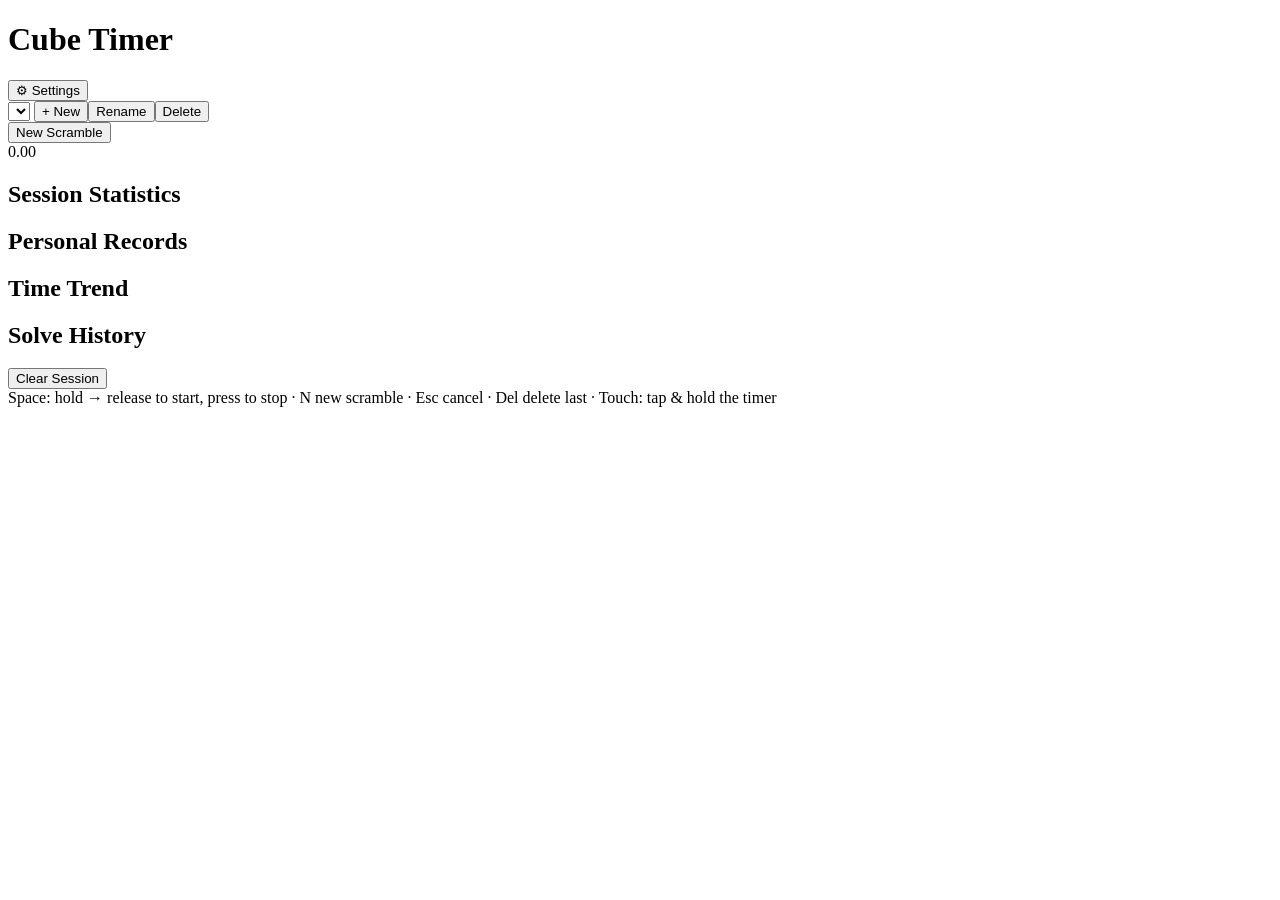
==== index.html @ 499db793 "Add files via upload" ====
<!DOCTYPE html>
<html lang="en">
<head>
<meta charset="utf-8">
<meta name="viewport" content="width=device-width, initial-scale=1, viewport-fit=cover">
<title>Cube Timer</title>
<meta name="theme-color" content="#2563eb">
<meta name="description" content="A simple, fast speedcubing timer for 2x2, 3x3 and 4x4.">
<link rel="manifest" href="manifest.webmanifest">
<link rel="icon" href="icon.svg" type="image/svg+xml">
<link rel="stylesheet" href="css/style.css">
</head>
<body>
<div class="wrap">
  <header class="top">
    <h1>Cube Timer</h1>
    <button id="gear" aria-label="Settings">⚙ Settings</button>
    <div class="tabs" id="tabs"></div>
  </header>
  <div class="sess">
    <select id="ss" aria-label="Session"></select>
    <button id="sn">+ New</button><button id="sr">Rename</button><button id="sd">Delete</button>
  </div>
  <div id="scr" class="scr"></div>
  <div class="c"><button id="nsb">New Scramble</button></div>
  <div id="tz" class="tz" role="button" aria-label="Timer: hold, release to start, press to stop">
    <div id="tm" class="tm">0.00</div><div id="sub" class="sub"></div>
  </div>
  <div id="pbar" hidden><button data-p="">OK</button><button data-p="+2">+2</button><button data-p="DNF">DNF</button></div>
  <div class="quick" id="quick"></div>
  <div class="grid">
    <section class="p"><h2>Session Statistics</h2><div id="st" class="sg"></div></section>
    <section class="p"><h2 id="pbh">Personal Records</h2><div id="pb"></div></section>
    <section class="p"><h2>Time Trend</h2><div id="gr"></div></section>
    <section class="p"><div class="hh"><h2>Solve History</h2><button id="clr">Clear Session</button></div><div class="hs"><table id="hist"></table></div></section>
  </div>
  <div class="foot">Space: hold → release to start, press to stop · N new scramble · Esc cancel · Del delete last · Touch: tap & hold the timer</div>
</div>
<div id="toast"></div>

<dialog id="dlg"><form method="dialog"><p id="dmsg"></p><input id="dinp" maxlength="40" style="width:100%"><div class="btns"><button value="ok" class="pri">OK</button><button value="cancel">Cancel</button></div></form></dialog>

<dialog id="sdlg"><form method="dialog">
  <h3 style="margin-top:0">Settings</h3>
  <label>Inspection <input type="checkbox" id="s1"></label>
  <label>Inspection seconds <input type="number" id="s2" min="5" max="60"></label>
  <label>Timer display <select id="s3"><option value="cs">0.01 s</option><option value="ds">0.1 s</option><option value="hide">Hidden while running</option></select></label>
  <label>Theme <select id="s4"><option value="system">System</option><option value="light">Light</option><option value="dark">Dark</option></select></label>
  <label>Sound <input type="checkbox" id="s5"></label>
  <label>Confirm before clearing <input type="checkbox" id="s6"></label>
  <h3>Keyboard Shortcuts</h3>
  <ul><li><b>Space</b> hold, release to start; press to stop (with inspection: tap to begin inspection, then hold/release)</li><li><b>N</b> new scramble</li><li><b>Esc</b> cancel / reset timer</li><li><b>Delete</b> delete latest solve</li></ul>
  <div class="btns"><button value="close" class="pri">Close</button></div>
</form></dialog>

<script src="js/scrambler.js"></script>
<script src="js/stats.js"></script>
<script src="js/storage.js"></script>
<script src="js/timer.js"></script>
<script src="js/ui.js"></script>
<script src="js/events.js"></script>
<script src="js/pwa.js"></script>
</body>
</html>
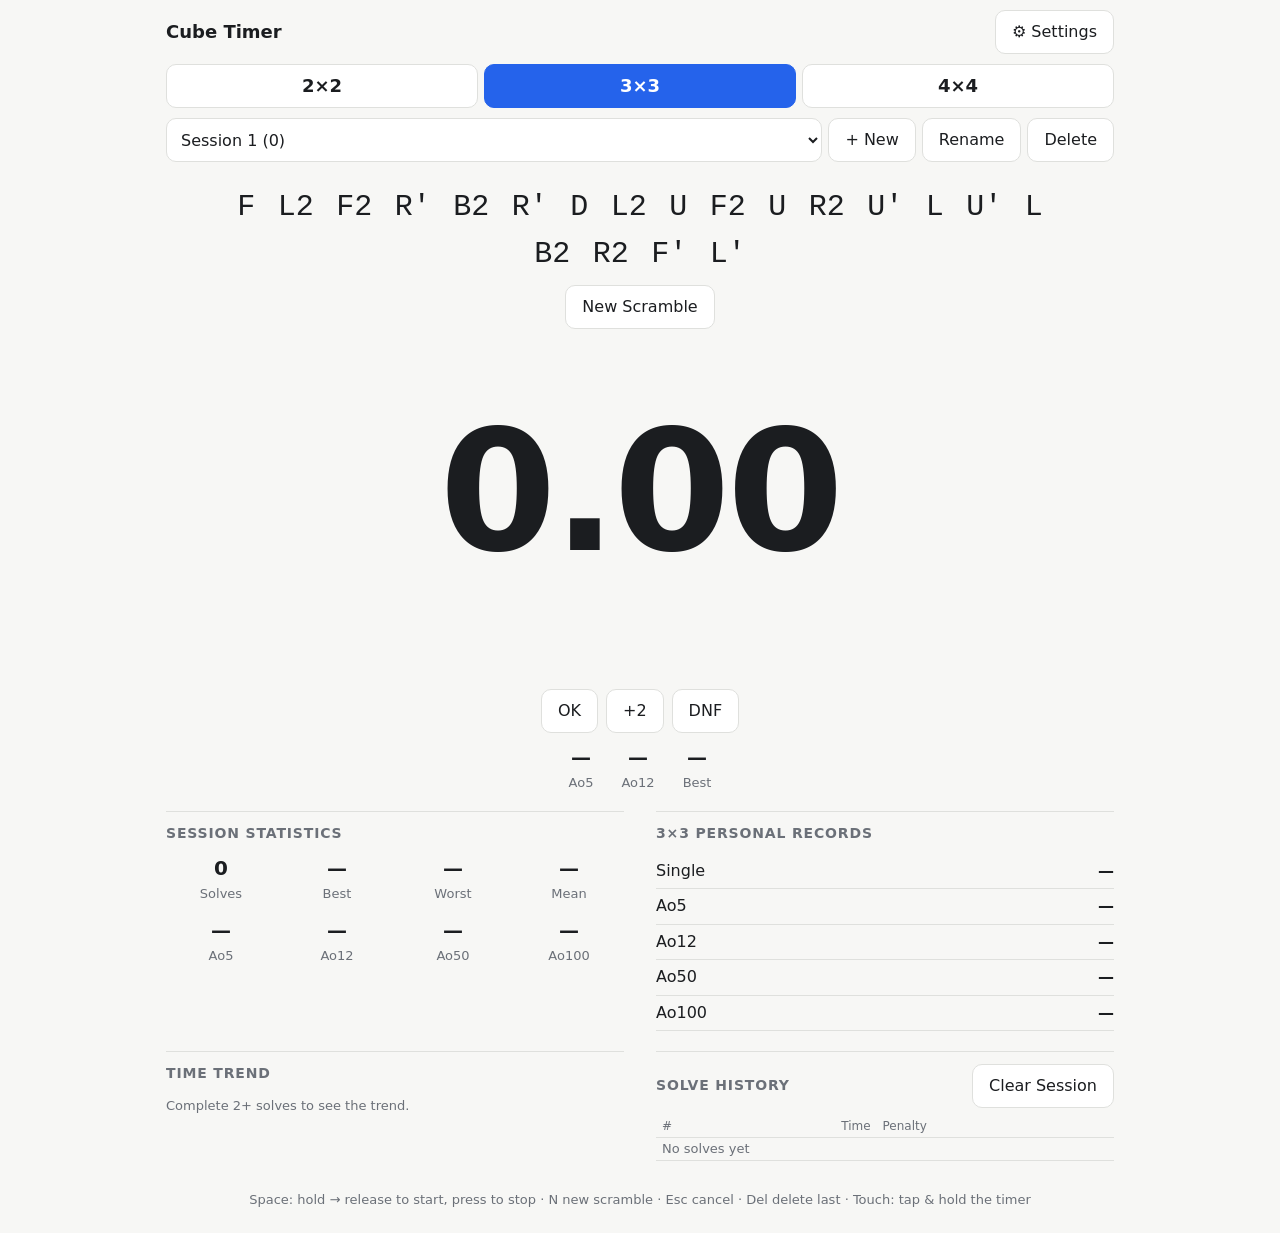
==== commit e0ac6ae7: "Add files via upload" ====
--- a/index.html
+++ b/index.html
@@ -8,7 +8,7 @@
 <meta name="description" content="A simple, fast speedcubing timer for 2x2, 3x3 and 4x4.">
 <link rel="manifest" href="manifest.webmanifest">
 <link rel="icon" href="icon.svg" type="image/svg+xml">
-<link rel="stylesheet" href="css/style.css">
+<link rel="stylesheet" href="style.css">
 </head>
 <body>
 <div class="wrap">
@@ -53,12 +53,12 @@
   <div class="btns"><button value="close" class="pri">Close</button></div>
 </form></dialog>
 
-<script src="js/scrambler.js"></script>
-<script src="js/stats.js"></script>
-<script src="js/storage.js"></script>
-<script src="js/timer.js"></script>
-<script src="js/ui.js"></script>
-<script src="js/events.js"></script>
-<script src="js/pwa.js"></script>
+<script src="scrambler.js"></script>
+<script src="stats.js"></script>
+<script src="storage.js"></script>
+<script src="timer.js"></script>
+<script src="ui.js"></script>
+<script src="events.js"></script>
+<script src="pwa.js"></script>
 </body>
 </html>
--- a/style.css
+++ b/style.css
@@ -0,0 +1,56 @@
+:root{--bg:#f7f7f5;--fg:#1b1d20;--mut:#6b7078;--line:#dfe0dd;--panel:#fff;--acc:#2563eb;--good:#16a34a;--bad:#dc2626;--warn:#d97706;box-sizing:border-box;padding-top:env(safe-area-inset-top,0px);padding-bottom:env(safe-area-inset-bottom,0px)}
+@media(prefers-color-scheme:dark){:root:not([data-theme="light"]){--bg:#121416;--fg:#e8eaed;--mut:#8b9199;--line:#2a2e33;--panel:#1a1d21;--acc:#6ea0ff;--good:#4ade80;--bad:#f87171;--warn:#fbbf24}}
+:root[data-theme="dark"]{--bg:#121416;--fg:#e8eaed;--mut:#8b9199;--line:#2a2e33;--panel:#1a1d21;--acc:#6ea0ff;--good:#4ade80;--bad:#f87171;--warn:#fbbf24}
+html{scroll-padding-top:env(safe-area-inset-top,0px);background:var(--bg)}
+*{box-sizing:border-box}
+body{margin:0;background:var(--bg);color:var(--fg);font:16px/1.4 system-ui,-apple-system,"Segoe UI",Roboto,sans-serif;overflow-x:hidden}
+.wrap{max-width:980px;margin:0 auto;padding:10px 16px 24px}
+button,select,input{font:inherit;color:inherit}
+button{min-height:44px;padding:0 16px;border:1px solid var(--line);background:var(--panel);border-radius:10px;cursor:pointer}
+button:hover{border-color:var(--mut)}
+select,input[type=number],input:not([type]){min-height:44px;padding:0 10px;border:1px solid var(--line);background:var(--panel);border-radius:10px}
+.top{display:flex;align-items:center;gap:10px;flex-wrap:wrap}
+.top h1{font-size:18px;margin:0;flex:1 0 auto}
+.tabs{display:flex;gap:6px;order:3;width:100%}
+.tabs button{flex:1;font-weight:600;font-size:18px}
+.tabs button.on{background:var(--acc);border-color:var(--acc);color:#fff}
+.sess{display:flex;gap:6px;margin-top:10px;flex-wrap:wrap}
+.sess select{flex:1;min-width:140px}
+.scr{font:clamp(20px,3.4vw,30px)/1.55 ui-monospace,Menlo,Consolas,monospace;text-align:center;margin:22px auto 8px;max-width:860px;word-spacing:.15em}
+.scr.long{font-size:clamp(17px,2.5vw,23px)}
+.c{text-align:center}
+.tz{height:clamp(200px,40vh,380px);display:flex;flex-direction:column;align-items:center;justify-content:center;user-select:none;-webkit-user-select:none;-webkit-touch-callout:none;touch-action:none;cursor:pointer;border-radius:16px}
+.tm{font-size:clamp(64px,19vw,168px);font-weight:600;font-variant-numeric:tabular-nums;line-height:1;letter-spacing:-.02em}
+.tm.held{color:var(--bad)}.tm.ready{color:var(--good)}.tm.ins{color:var(--warn)}
+.sub{min-height:26px;color:var(--warn);font-weight:600;margin-top:8px}
+#pbar{display:flex;gap:8px;justify-content:center;margin-bottom:6px}
+#pbar button.on{background:var(--fg);color:var(--bg)}
+.quick{display:flex;justify-content:center;gap:28px;margin:10px 0 4px}
+.quick div,.sg div{text-align:center}
+.quick b,.sg b{display:block;font-size:20px;font-variant-numeric:tabular-nums}
+.quick span,.sg span,.mut{color:var(--mut);font-size:13px}
+.grid{display:grid;grid-template-columns:repeat(auto-fit,minmax(300px,1fr));gap:8px 32px;margin-top:18px}
+.p{border-top:1px solid var(--line);padding:12px 0}
+.p h2{font-size:14px;text-transform:uppercase;letter-spacing:.06em;color:var(--mut);margin:0 0 10px}
+.sg{display:grid;grid-template-columns:repeat(4,1fr);gap:12px 6px}
+.pbr{display:flex;justify-content:space-between;padding:6px 0;border-bottom:1px solid var(--line);font-variant-numeric:tabular-nums}
+.hh{display:flex;justify-content:space-between;align-items:center}.hh h2{margin:0}
+.hs{max-height:360px;overflow-y:auto;margin-top:8px}
+table{width:100%;border-collapse:collapse;font-variant-numeric:tabular-nums}
+th{text-align:left;color:var(--mut);font-size:12px;font-weight:500}.r{text-align:right}
+td,th{padding:2px 6px;border-bottom:1px solid var(--line)}
+td .x{min-height:40px;min-width:40px;padding:0;border:0;background:none;color:var(--mut);font-size:20px}
+.gr{width:100%;height:110px;display:block;border-bottom:1px solid var(--line)}
+.gl{display:flex;justify-content:space-between}
+.foot{margin-top:18px;color:var(--mut);font-size:13px;text-align:center}
+#toast{position:fixed;left:50%;bottom:calc(20px + env(safe-area-inset-bottom,0px));transform:translateX(-50%);background:var(--fg);color:var(--bg);padding:10px 18px;border-radius:999px;font-weight:600;opacity:0;pointer-events:none;transition:opacity .25s}
+#toast.show{opacity:1}
+dialog{border:1px solid var(--line);border-radius:14px;background:var(--panel);color:var(--fg);max-width:min(420px,92vw);width:100%;padding:18px}
+dialog::backdrop{background:rgba(0,0,0,.4)}
+.btns{display:flex;flex-direction:row-reverse;gap:8px;margin-top:14px}
+.pri{background:var(--acc);border-color:var(--acc);color:#fff}
+dialog label{display:flex;justify-content:space-between;align-items:center;gap:12px;min-height:44px}
+dialog input[type=checkbox]{width:22px;height:22px}
+dialog input[type=number]{width:90px}
+dialog h3{margin:14px 0 4px;font-size:14px}
+dialog ul{margin:0;padding-left:18px;color:var(--mut);font-size:14px}
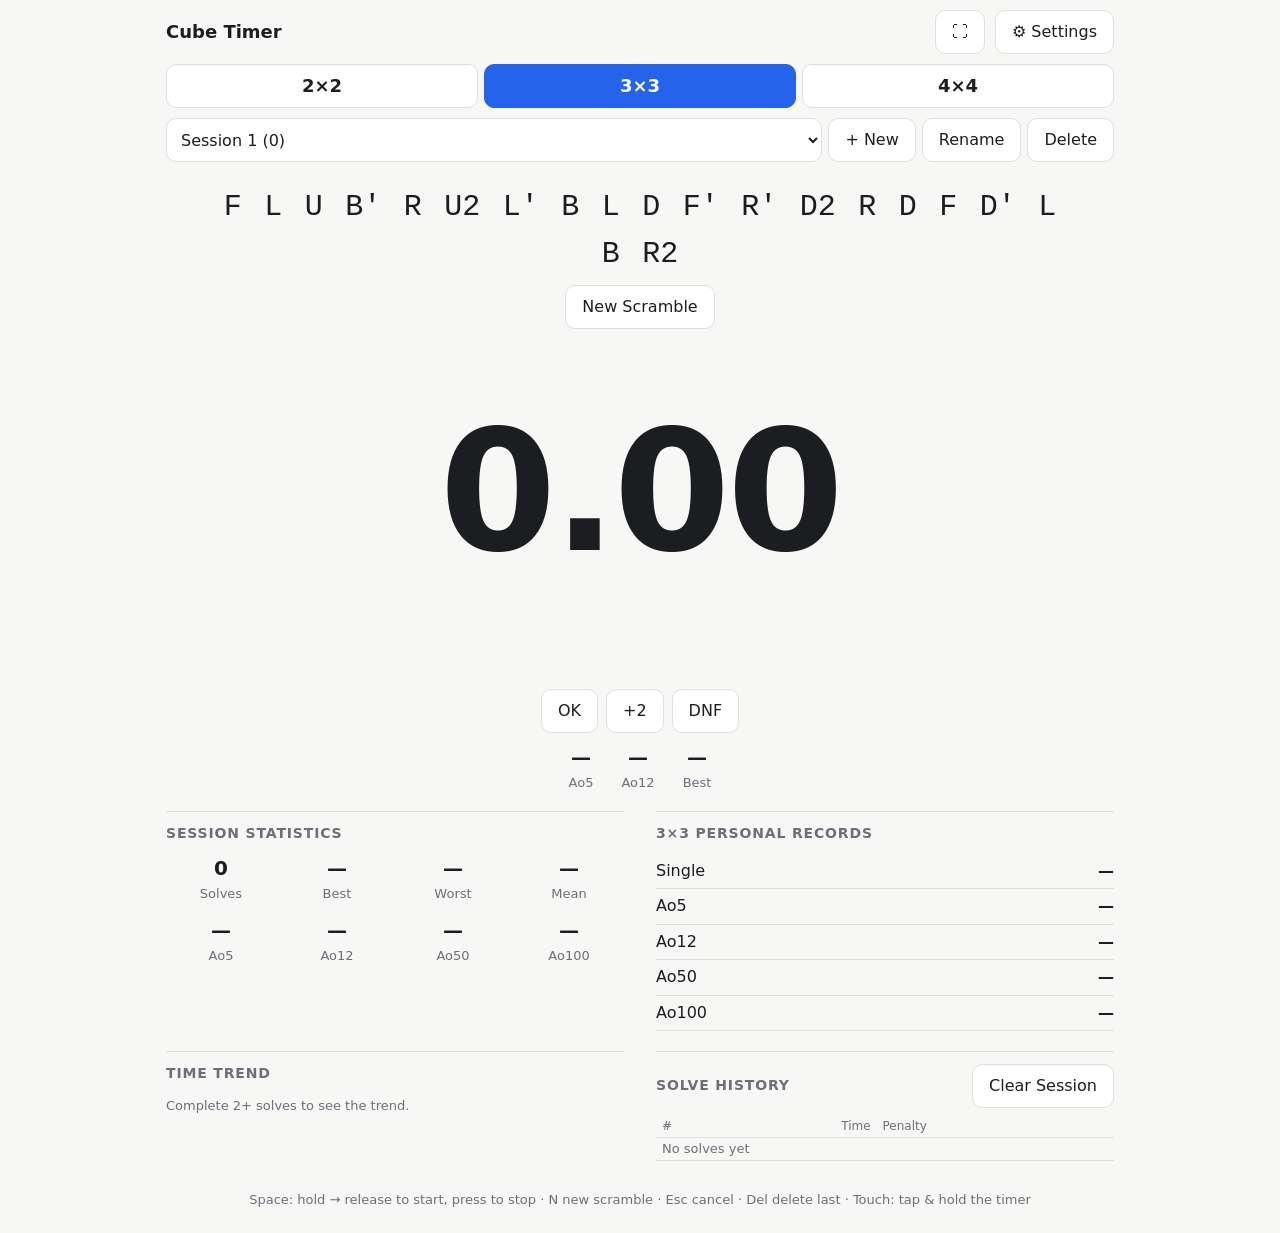
==== commit d315691d: "Add files via upload" ====
--- a/index.html
+++ b/index.html
@@ -6,6 +6,11 @@
 <title>Cube Timer</title>
 <meta name="theme-color" content="#2563eb">
 <meta name="description" content="A simple, fast speedcubing timer for 2x2, 3x3 and 4x4.">
+<meta name="mobile-web-app-capable" content="yes">
+<meta name="apple-mobile-web-app-capable" content="yes">
+<meta name="apple-mobile-web-app-status-bar-style" content="black-translucent">
+<meta name="apple-mobile-web-app-title" content="Cube Timer">
+<link rel="apple-touch-icon" href="icon-180.png">
 <link rel="manifest" href="manifest.webmanifest">
 <link rel="icon" href="icon.svg" type="image/svg+xml">
 <link rel="stylesheet" href="style.css">
@@ -14,7 +19,7 @@
 <div class="wrap">
   <header class="top">
     <h1>Cube Timer</h1>
-    <button id="gear" aria-label="Settings">⚙ Settings</button>
+    <button id="fs" aria-label="Fullscreen">⛶</button><button id="inst" hidden>Install</button><button id="gear" aria-label="Settings">⚙ Settings</button>
     <div class="tabs" id="tabs"></div>
   </header>
   <div class="sess">
@@ -46,6 +51,7 @@
   <label>Inspection seconds <input type="number" id="s2" min="5" max="60"></label>
   <label>Timer display <select id="s3"><option value="cs">0.01 s</option><option value="ds">0.1 s</option><option value="hide">Hidden while running</option></select></label>
   <label>Theme <select id="s4"><option value="system">System</option><option value="light">Light</option><option value="dark">Dark</option></select></label>
+  <label>Orientation <select id="s7"><option value="auto">Auto (rotate freely)</option><option value="portrait">Portrait</option><option value="landscape">Landscape</option></select></label>
   <label>Sound <input type="checkbox" id="s5"></label>
   <label>Confirm before clearing <input type="checkbox" id="s6"></label>
   <h3>Keyboard Shortcuts</h3>
@@ -59,6 +65,7 @@
 <script src="timer.js"></script>
 <script src="ui.js"></script>
 <script src="events.js"></script>
+<script src="app.js"></script>
 <script src="pwa.js"></script>
 </body>
 </html>
--- a/style.css
+++ b/style.css
@@ -21,7 +21,7 @@
 .c{text-align:center}
 .tz{height:clamp(200px,40vh,380px);display:flex;flex-direction:column;align-items:center;justify-content:center;user-select:none;-webkit-user-select:none;-webkit-touch-callout:none;touch-action:none;cursor:pointer;border-radius:16px}
 .tm{font-size:clamp(64px,19vw,168px);font-weight:600;font-variant-numeric:tabular-nums;line-height:1;letter-spacing:-.02em}
-.tm.held{color:var(--bad)}.tm.ready{color:var(--good)}.tm.ins{color:var(--warn)}
+.tm.held{color:var(--bad)}.tm.ready{color:var(--good)}.tm.ins{color:var(--acc)}.tm.warn{color:var(--warn)}.tm.bad{color:var(--bad)}
 .sub{min-height:26px;color:var(--warn);font-weight:600;margin-top:8px}
 #pbar{display:flex;gap:8px;justify-content:center;margin-bottom:6px}
 #pbar button.on{background:var(--fg);color:var(--bg)}
@@ -54,3 +54,24 @@
 dialog input[type=number]{width:90px}
 dialog h3{margin:14px 0 4px;font-size:14px}
 dialog ul{margin:0;padding-left:18px;color:var(--mut);font-size:14px}
+
+/* ---- app-like behaviour ---- */
+html,body{overscroll-behavior:none;-webkit-tap-highlight-color:transparent;-webkit-user-select:none;user-select:none}
+input{-webkit-user-select:text;user-select:text}
+button,select{touch-action:manipulation}
+.wrap{min-height:100dvh}
+#fs,#inst{min-width:44px}
+.top,.sess,.quick,.grid,.foot,#nsb,#pbar{transition:opacity .15s}
+body.focus .top,body.focus .sess,body.focus .quick,body.focus .grid,body.focus .foot,body.focus #nsb,body.focus #pbar{opacity:0;pointer-events:none}
+#toast{max-width:90vw;width:max-content;text-align:center;border-radius:18px}
+/* ---- landscape phones ---- */
+@media (orientation:landscape) and (max-height:520px){
+  .wrap{padding:6px 14px 10px}
+  .top{flex-wrap:nowrap}.top h1{display:none}
+  .tabs{order:0;width:auto;flex:1}.tabs button{min-height:40px;font-size:16px}
+  .top>.tabs{margin-right:auto}
+  .sess{margin-top:6px}
+  .scr{font-size:clamp(16px,2.6vw,22px);margin:8px auto 4px}.scr.long{font-size:clamp(14px,2.2vw,18px)}
+  .tz{height:max(150px,calc(100dvh - 230px))}
+  .tm{font-size:min(30vw,36vh)}
+}
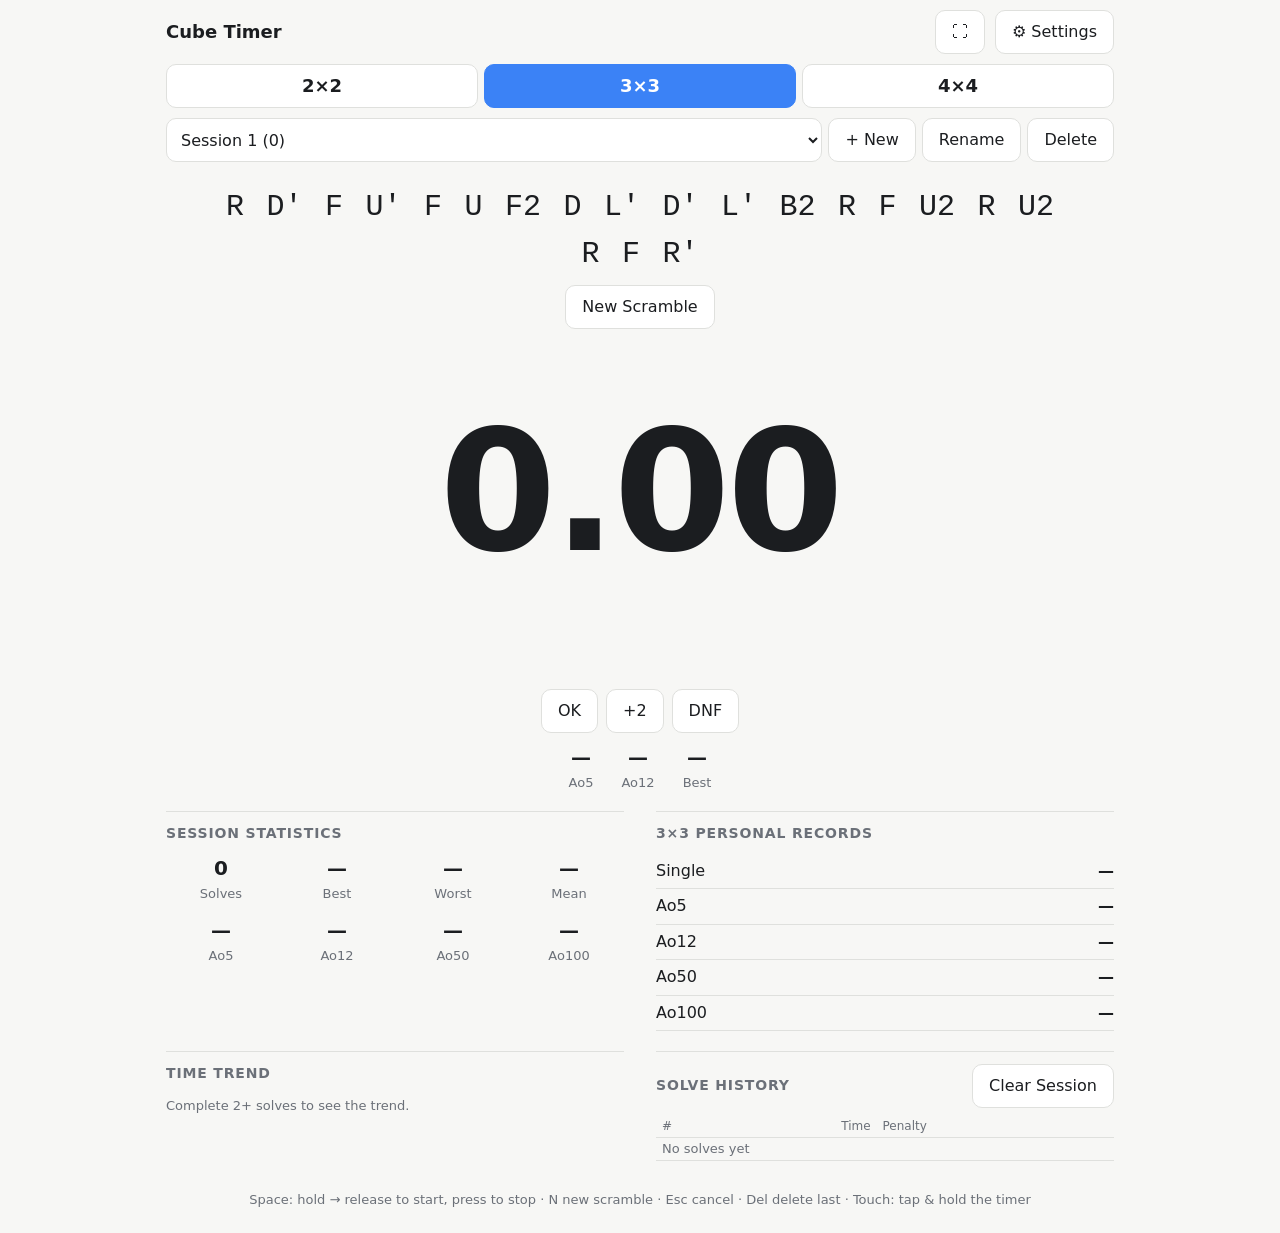
==== commit c0387fb5: "Add files via upload" ====
--- a/index.html
+++ b/index.html
@@ -50,7 +50,10 @@
   <label>Inspection <input type="checkbox" id="s1"></label>
   <label>Inspection seconds <input type="number" id="s2" min="5" max="60"></label>
   <label>Timer display <select id="s3"><option value="cs">0.01 s</option><option value="ds">0.1 s</option><option value="hide">Hidden while running</option></select></label>
-  <label>Theme <select id="s4"><option value="system">System</option><option value="light">Light</option><option value="dark">Dark</option></select></label>
+  <label>Theme <select id="s4"><option value="system">System</option><option value="light">Light</option><option value="dark">Dark</option><option value="black">Black (OLED)</option></select></label>
+  <label>Accent color <select id="s8"><option value="blue">Blue</option><option value="green">Green</option><option value="purple">Purple</option><option value="orange">Orange</option><option value="pink">Pink</option><option value="teal">Teal</option></select></label>
+  <label>Timer color <select id="s9"><option value="default">Default</option><option value="accent">Match accent</option><option value="blue">Blue</option><option value="green">Green</option><option value="purple">Purple</option><option value="orange">Orange</option><option value="pink">Pink</option><option value="teal">Teal</option></select></label>
+  <label>Touch lock after solve <select id="s10"><option value="0">Off</option><option value="1">1 s</option><option value="1.5">1.5 s</option><option value="2">2 s</option><option value="3">3 s</option></select></label>
   <label>Orientation <select id="s7"><option value="auto">Auto (rotate freely)</option><option value="portrait">Portrait</option><option value="landscape">Landscape</option></select></label>
   <label>Sound <input type="checkbox" id="s5"></label>
   <label>Confirm before clearing <input type="checkbox" id="s6"></label>
--- a/style.css
+++ b/style.css
@@ -75,3 +75,9 @@
   .tz{height:max(150px,calc(100dvh - 230px))}
   .tm{font-size:min(30vw,36vh)}
 }
+
+/* ---- colours + touch lock ---- */
+:root[data-theme="black"]{--bg:#000;--fg:#e8eaed;--mut:#8b9199;--line:#25282c;--panel:#0b0c0e;--good:#4ade80;--bad:#f87171;--warn:#fbbf24}
+.tm{color:var(--tc,var(--fg))}
+.tz{transition:opacity .15s}.tz.locked{opacity:.4}
+dialog{max-height:90dvh;overflow-y:auto}
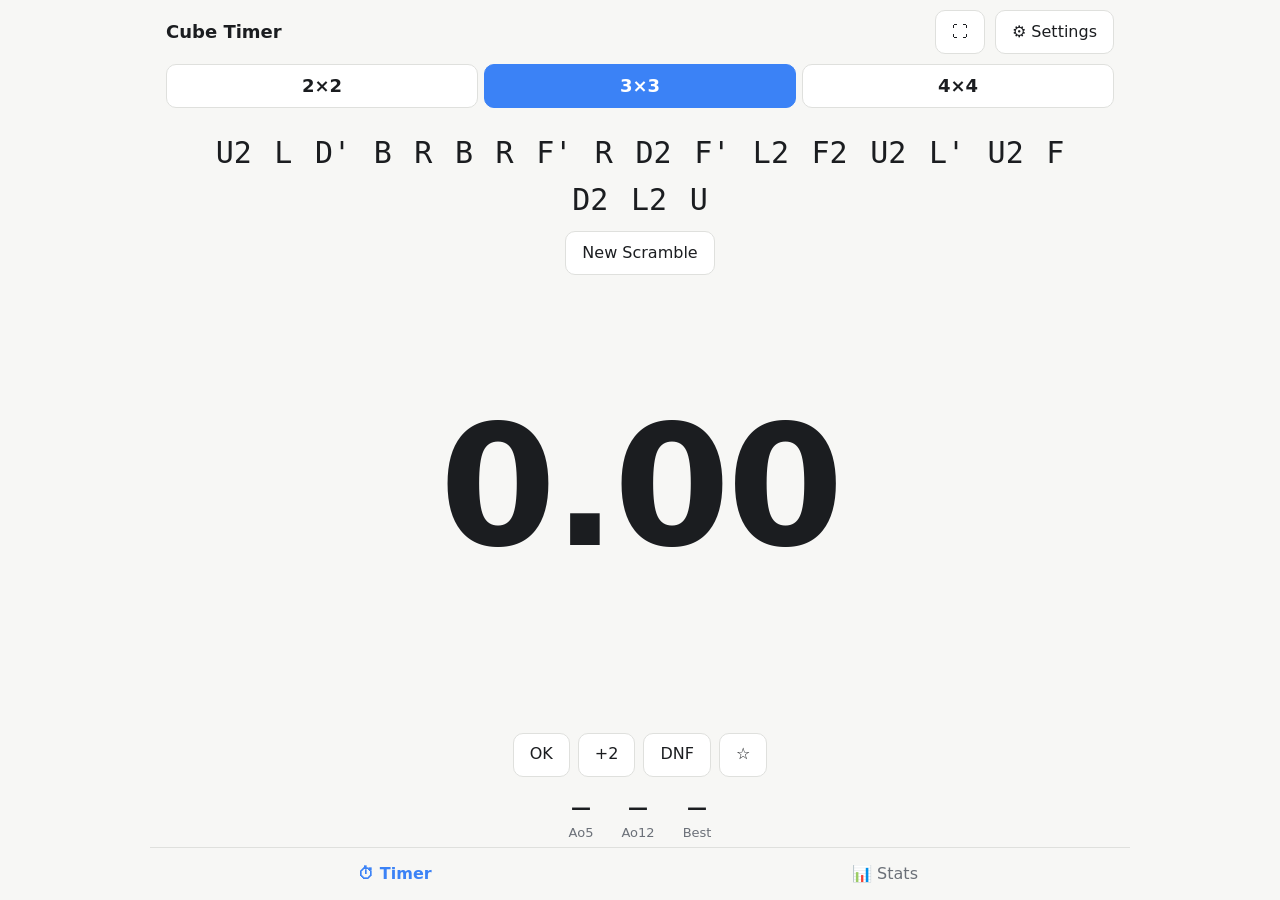
==== commit 73e2eb9f: "Add files via upload" ====
--- a/index.html
+++ b/index.html
@@ -15,32 +15,39 @@
 <link rel="icon" href="icon.svg" type="image/svg+xml">
 <link rel="stylesheet" href="style.css">
 </head>
-<body>
+<body data-view="timer">
 <div class="wrap">
   <header class="top">
     <h1>Cube Timer</h1>
     <button id="fs" aria-label="Fullscreen">⛶</button><button id="inst" hidden>Install</button><button id="gear" aria-label="Settings">⚙ Settings</button>
     <div class="tabs" id="tabs"></div>
   </header>
-  <div class="sess">
+  <section id="vTimer" class="view">
+    <div id="scr" class="scr"></div>
+    <div class="c"><button id="nsb">New Scramble</button></div>
+    <div id="tz" class="tz" role="button" aria-label="Timer: hold, release to start, press to stop">
+    <div id="tm" class="tm">0.00</div><div id="sub" class="sub"></div>
+  </div>
+  <div id="pbar" hidden><button data-p="">OK</button><button data-p="+2">+2</button><button data-p="DNF">DNF</button><button data-star="1" aria-label="Star this solve">☆</button></div>
+    <div class="quick" id="quick"></div>
+  </section>
+  <section id="vStats" class="view">
+    <div class="sess">
     <select id="ss" aria-label="Session"></select>
     <button id="sn">+ New</button><button id="sr">Rename</button><button id="sd">Delete</button>
   </div>
-  <div id="scr" class="scr"></div>
-  <div class="c"><button id="nsb">New Scramble</button></div>
-  <div id="tz" class="tz" role="button" aria-label="Timer: hold, release to start, press to stop">
-    <div id="tm" class="tm">0.00</div><div id="sub" class="sub"></div>
-  </div>
-  <div id="pbar" hidden><button data-p="">OK</button><button data-p="+2">+2</button><button data-p="DNF">DNF</button></div>
-  <div class="quick" id="quick"></div>
-  <div class="grid">
-    <section class="p"><h2>Session Statistics</h2><div id="st" class="sg"></div></section>
-    <section class="p"><h2 id="pbh">Personal Records</h2><div id="pb"></div></section>
-    <section class="p"><h2>Time Trend</h2><div id="gr"></div></section>
-    <section class="p"><div class="hh"><h2>Solve History</h2><button id="clr">Clear Session</button></div><div class="hs"><table id="hist"></table></div></section>
-  </div>
-  <div class="foot">Space: hold → release to start, press to stop · N new scramble · Esc cancel · Del delete last · Touch: tap & hold the timer</div>
+    <div class="grid">
+      <section class="p"><h2>Session Statistics</h2><div id="st" class="sg"></div></section>
+      <section class="p"><h2 id="pbh">Personal Records</h2><div id="pb"></div></section>
+      <section class="p"><h2>Highlights ★</h2><div id="hl"></div></section>
+      <section class="p"><h2>Time Trend</h2><div id="gr"></div></section>
+      <section class="p"><div class="hh"><h2>Solve History</h2><button id="clr">Clear Session</button></div><div class="hs"><table id="hist"></table></div></section>
+    </div>
+    <div class="foot">Space: hold → release to start, press to stop · N new scramble · Esc cancel · Del delete last · Touch: tap & hold the timer</div>
+  </section>
+  <nav class="nav" id="nav"><button data-v="timer" class="on">⏱ Timer</button><button data-v="stats">📊 Stats</button></nav>
 </div>
+<div id="fx" aria-hidden="true"><canvas id="fxc"></canvas><div class="fxb"><div class="trophy">🏆</div><div id="fxt"></div></div></div>
 <div id="toast"></div>
 
 <dialog id="dlg"><form method="dialog"><p id="dmsg"></p><input id="dinp" maxlength="40" style="width:100%"><div class="btns"><button value="ok" class="pri">OK</button><button value="cancel">Cancel</button></div></form></dialog>
@@ -54,6 +61,7 @@
   <label>Accent color <select id="s8"><option value="blue">Blue</option><option value="green">Green</option><option value="purple">Purple</option><option value="orange">Orange</option><option value="pink">Pink</option><option value="teal">Teal</option></select></label>
   <label>Timer color <select id="s9"><option value="default">Default</option><option value="accent">Match accent</option><option value="blue">Blue</option><option value="green">Green</option><option value="purple">Purple</option><option value="orange">Orange</option><option value="pink">Pink</option><option value="teal">Teal</option></select></label>
   <label>Touch lock after solve <select id="s10"><option value="0">Off</option><option value="1">1 s</option><option value="1.5">1.5 s</option><option value="2">2 s</option><option value="3">3 s</option></select></label>
+  <label>Celebrate new PBs <input type="checkbox" id="s11"></label>
   <label>Orientation <select id="s7"><option value="auto">Auto (rotate freely)</option><option value="portrait">Portrait</option><option value="landscape">Landscape</option></select></label>
   <label>Sound <input type="checkbox" id="s5"></label>
   <label>Confirm before clearing <input type="checkbox" id="s6"></label>
--- a/style.css
+++ b/style.css
@@ -81,3 +81,38 @@
 .tm{color:var(--tc,var(--fg))}
 .tz{transition:opacity .15s}.tz.locked{opacity:.4}
 dialog{max-height:90dvh;overflow-y:auto}
+
+/* ---- app shell: Timer / Stats tabs ---- */
+html,body{height:100%}
+.wrap{height:100%;display:flex;flex-direction:column;overflow:hidden;padding-bottom:0}
+.view{flex:1;min-height:0}
+#vTimer{display:flex;flex-direction:column}
+#vTimer .tz{flex:1;height:auto;min-height:120px}
+#vStats{overflow-y:auto;overscroll-behavior:contain;-webkit-overflow-scrolling:touch;padding-bottom:16px}
+body[data-view="timer"] #vStats,body[data-view="stats"] #vTimer{display:none}
+.nav{display:flex;border-top:1px solid var(--line);background:var(--bg);margin:0 -16px;transition:opacity .15s}
+.nav button{flex:1;border:0;border-radius:0;background:none;min-height:52px;color:var(--mut);font-size:16px}
+.nav button.on{color:var(--acc);font-weight:600}
+body.focus .nav{opacity:0;pointer-events:none}
+.hs{max-height:none;overflow:visible}
+@media (orientation:landscape) and (max-height:520px){.quick{display:none}#nsb{min-height:36px}.nav button{min-height:40px}}
+/* ---- PB details, highlights ---- */
+.pbw .pbr{width:100%;border:0;border-bottom:1px solid var(--line);border-radius:0;background:none;padding:6px 0;min-height:44px;color:var(--fg);display:flex;justify-content:space-between;align-items:center}
+.pbw .pbr:disabled{cursor:default}
+.det{padding:8px 0 10px;color:var(--mut);font-size:14px}
+.ds{margin-top:8px}.ds b{color:var(--fg);font-variant-numeric:tabular-nums}
+.scs{font:14px/1.5 ui-monospace,Menlo,Consolas,monospace;color:var(--fg);word-break:break-word;margin-top:2px;-webkit-user-select:text;user-select:text}
+.hr{cursor:pointer}.dtr td{color:var(--mut);font-size:14px}
+.hlr{padding:8px 0;border-bottom:1px solid var(--line)}
+.hlt{display:flex;align-items:center;gap:10px}.hlt b{font-size:20px;font-variant-numeric:tabular-nums}.hlt span{flex:1}
+.hlt .x{min-height:40px;min-width:40px;padding:0;border:0;background:none;font-size:22px;color:var(--warn)}
+td .x{font-size:20px}
+/* ---- PB celebration ---- */
+#fx{position:fixed;inset:0;pointer-events:none;opacity:0;transition:opacity .2s;z-index:50}
+#fx.show{opacity:1}#fxc{position:absolute;inset:0;width:100%;height:100%}
+.fxb{position:absolute;left:50%;top:36%;transform:translate(-50%,-50%);text-align:center;width:90vw}
+.trophy{font-size:clamp(80px,22vw,140px);line-height:1;filter:drop-shadow(0 6px 12px rgba(0,0,0,.35))}
+#fx.show .trophy{animation:pop .55s ease-out}
+#fxt{display:inline-block;margin-top:10px;padding:8px 18px;border-radius:18px;background:var(--fg);color:var(--bg);font-weight:700;font-size:20px}
+@keyframes pop{0%{transform:scale(.3) rotate(-12deg)}60%{transform:scale(1.18) rotate(4deg)}100%{transform:scale(1) rotate(0)}}
+@media (prefers-reduced-motion:reduce){#fx.show .trophy{animation:none}}
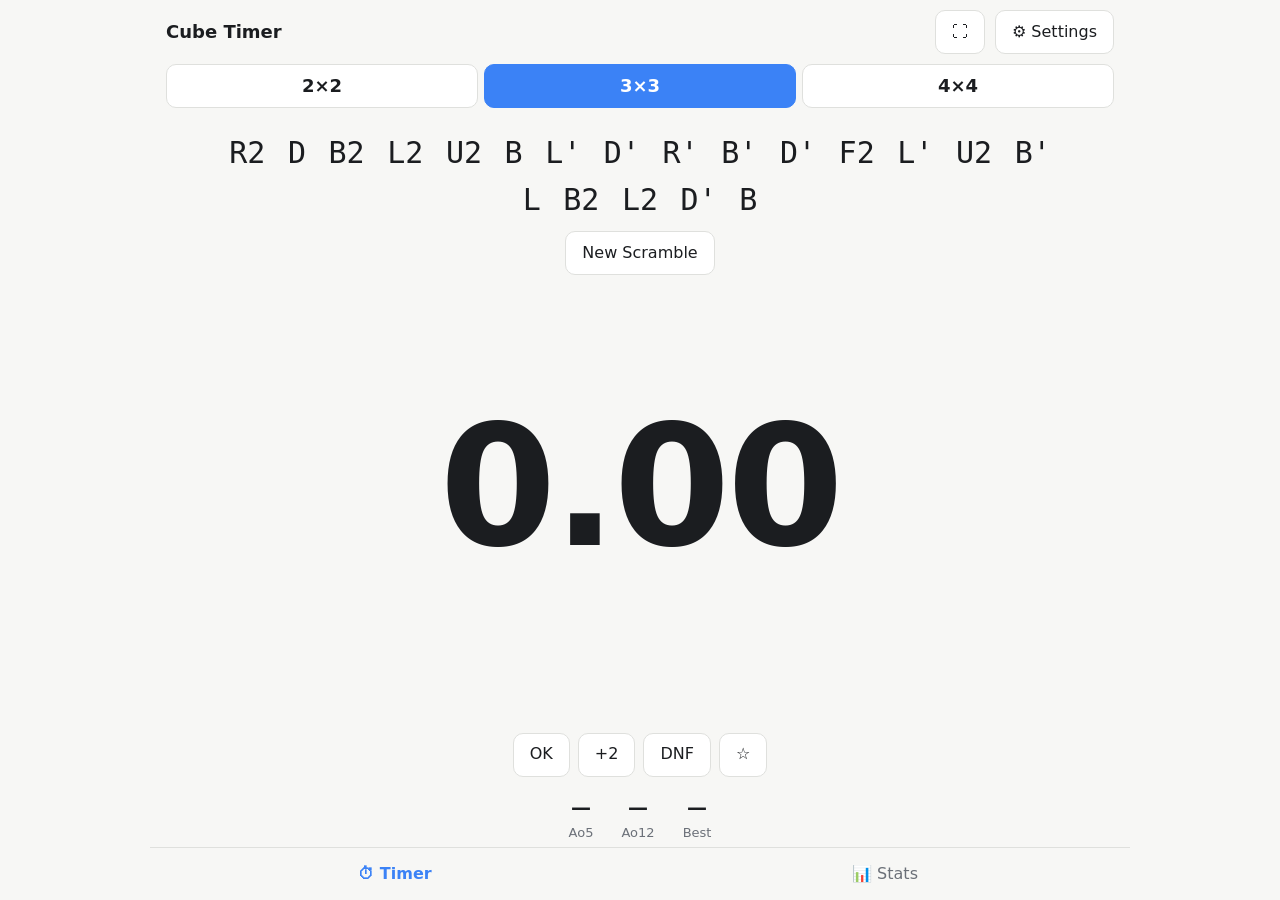
==== commit e2d3d596: "Add files via upload" ====
--- a/index.html
+++ b/index.html
@@ -65,6 +65,11 @@
   <label>Orientation <select id="s7"><option value="auto">Auto (rotate freely)</option><option value="portrait">Portrait</option><option value="landscape">Landscape</option></select></label>
   <label>Sound <input type="checkbox" id="s5"></label>
   <label>Confirm before clearing <input type="checkbox" id="s6"></label>
+  <h3>App</h3>
+  <button type="button" id="upd" class="wide">Update app</button>
+  <p class="mut" style="margin:6px 0 0;font-size:13px">Fetches the latest version from GitHub. Your solves and settings are kept.</p>
+  <h3>Data</h3>
+  <button type="button" id="clrall" class="wide danger">Clear all solves &amp; records…</button>
   <h3>Keyboard Shortcuts</h3>
   <ul><li><b>Space</b> hold, release to start; press to stop (with inspection: tap to begin inspection, then hold/release)</li><li><b>N</b> new scramble</li><li><b>Esc</b> cancel / reset timer</li><li><b>Delete</b> delete latest solve</li></ul>
   <div class="btns"><button value="close" class="pri">Close</button></div>
--- a/style.css
+++ b/style.css
@@ -112,7 +112,18 @@
 #fx.show{opacity:1}#fxc{position:absolute;inset:0;width:100%;height:100%}
 .fxb{position:absolute;left:50%;top:36%;transform:translate(-50%,-50%);text-align:center;width:90vw}
 .trophy{font-size:clamp(80px,22vw,140px);line-height:1;filter:drop-shadow(0 6px 12px rgba(0,0,0,.35))}
-#fx.show .trophy{animation:pop .55s ease-out}
+
 #fxt{display:inline-block;margin-top:10px;padding:8px 18px;border-radius:18px;background:var(--fg);color:var(--bg);font-weight:700;font-size:20px}
 @keyframes pop{0%{transform:scale(.3) rotate(-12deg)}60%{transform:scale(1.18) rotate(4deg)}100%{transform:scale(1) rotate(0)}}
 @media (prefers-reduced-motion:reduce){#fx.show .trophy{animation:none}}
+
+/* ---- vibrant 3D trophy ---- */
+.fxb{perspective:800px}
+.fxb::before{content:"";position:absolute;left:50%;top:-10px;width:300px;height:300px;margin-left:-150px;border-radius:50%;background:radial-gradient(circle,rgba(255,214,10,.6),rgba(255,160,0,.25) 45%,rgba(255,214,10,0) 70%);animation:glow 1s ease-in-out infinite alternate}
+.trophy{position:relative;display:inline-block;transform-style:preserve-3d;filter:saturate(1.5) drop-shadow(0 0 16px rgba(255,200,30,.95)) drop-shadow(0 6px 10px rgba(0,0,0,.35))}
+#fx.show .trophy{animation:spin3d 3s cubic-bezier(.15,.7,.2,1) both}
+#fxt{position:relative;background:linear-gradient(135deg,#f59e0b,#fde047);color:#1b1d20;box-shadow:0 4px 18px rgba(245,158,11,.6)}
+@keyframes spin3d{0%{transform:rotateY(0) scale(.2)}30%{transform:rotateY(540deg) scale(1.25)}100%{transform:rotateY(1440deg) scale(1)}}
+@keyframes glow{from{transform:scale(.85);opacity:.7}to{transform:scale(1.15);opacity:1}}
+@media (prefers-reduced-motion:reduce){#fx.show .trophy,.fxb::before{animation:none}}
+.wide{width:100%}.danger{color:var(--bad);border-color:var(--bad)}
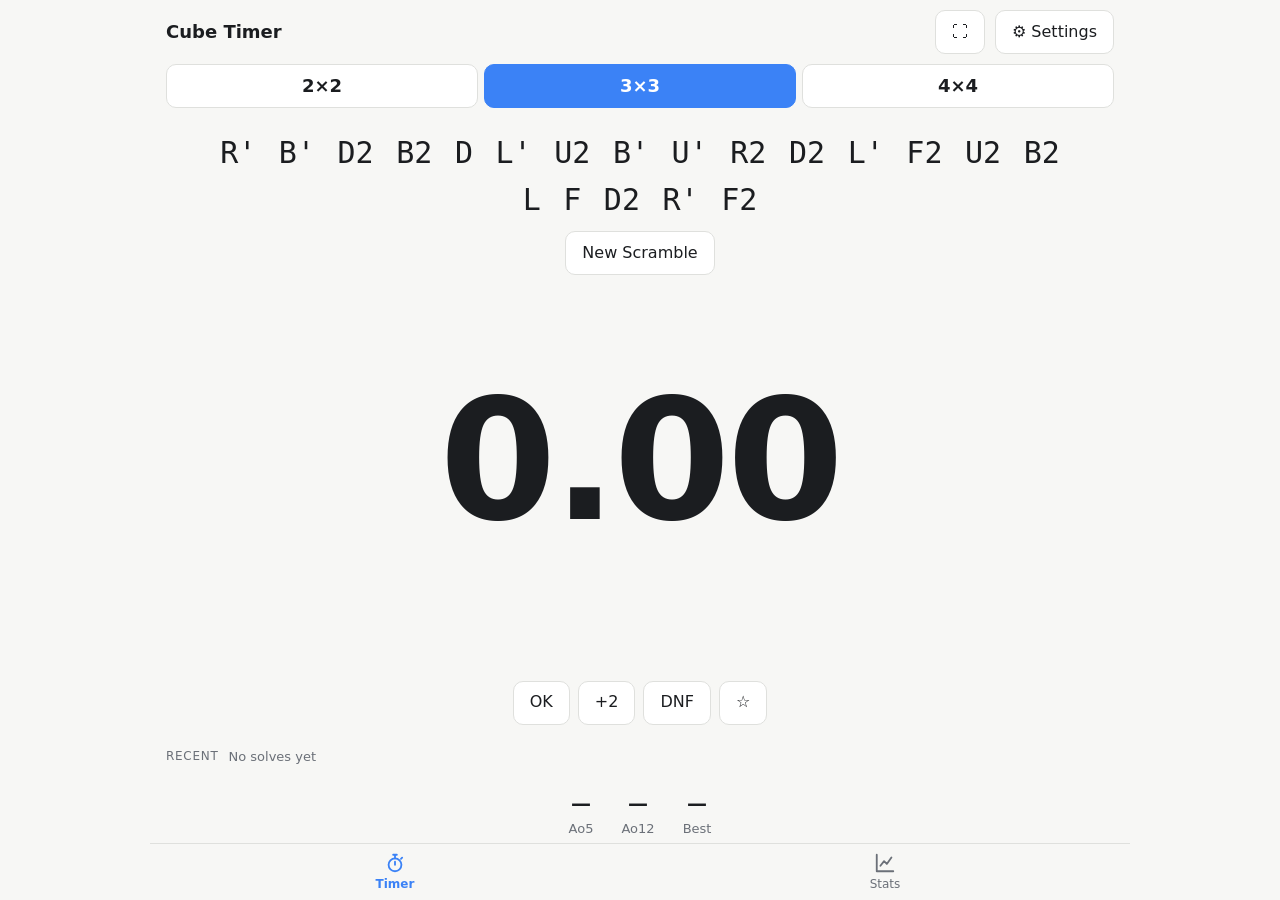
==== commit 4d675883: "Add files via upload" ====
--- a/index.html
+++ b/index.html
@@ -29,6 +29,7 @@
     <div id="tm" class="tm">0.00</div><div id="sub" class="sub"></div>
   </div>
   <div id="pbar" hidden><button data-p="">OK</button><button data-p="+2">+2</button><button data-p="DNF">DNF</button><button data-star="1" aria-label="Star this solve">☆</button></div>
+    <div class="recent" id="recent"><span class="rl">Recent</span><div id="rc"></div></div>
     <div class="quick" id="quick"></div>
   </section>
   <section id="vStats" class="view">
@@ -45,7 +46,7 @@
     </div>
     <div class="foot">Space: hold → release to start, press to stop · N new scramble · Esc cancel · Del delete last · Touch: tap & hold the timer</div>
   </section>
-  <nav class="nav" id="nav"><button data-v="timer" class="on">⏱ Timer</button><button data-v="stats">📊 Stats</button></nav>
+  <nav class="nav" id="nav"><button data-v="timer" class="on"><svg viewBox="0 0 24 24" width="22" height="22" fill="none" stroke="currentColor" stroke-width="2" stroke-linecap="round" stroke-linejoin="round" aria-hidden="true"><circle cx="12" cy="14" r="7"/><path d="M12 14v-3.5M10 3h4M12 3v4M18.5 7.5l1.3-1.3"/></svg><span>Timer</span></button><button data-v="stats"><svg viewBox="0 0 24 24" width="22" height="22" fill="none" stroke="currentColor" stroke-width="2" stroke-linecap="round" stroke-linejoin="round" aria-hidden="true"><path d="M3 3v18h18"/><path d="M7 15l4-5 3 3 5-7"/></svg><span>Stats</span></button></nav>
 </div>
 <div id="fx" aria-hidden="true"><canvas id="fxc"></canvas><div class="fxb"><div class="trophy">🏆</div><div id="fxt"></div></div></div>
 <div id="toast"></div>
--- a/style.css
+++ b/style.css
@@ -110,7 +110,7 @@
 /* ---- PB celebration ---- */
 #fx{position:fixed;inset:0;pointer-events:none;opacity:0;transition:opacity .2s;z-index:50}
 #fx.show{opacity:1}#fxc{position:absolute;inset:0;width:100%;height:100%}
-.fxb{position:absolute;left:50%;top:36%;transform:translate(-50%,-50%);text-align:center;width:90vw}
+.fxb{position:absolute;left:50%;top:50%;transform:translate(-50%,-50%);text-align:center;width:90vw}
 .trophy{font-size:clamp(80px,22vw,140px);line-height:1;filter:drop-shadow(0 6px 12px rgba(0,0,0,.35))}
 
 #fxt{display:inline-block;margin-top:10px;padding:8px 18px;border-radius:18px;background:var(--fg);color:var(--bg);font-weight:700;font-size:20px}
@@ -127,3 +127,22 @@
 @keyframes glow{from{transform:scale(.85);opacity:.7}to{transform:scale(1.15);opacity:1}}
 @media (prefers-reduced-motion:reduce){#fx.show .trophy,.fxb::before{animation:none}}
 .wide{width:100%}.danger{color:var(--bad);border-color:var(--bad)}
+
+/* ---- bigger, centred celebration with dimmed background ---- */
+#fx::before{content:"";position:absolute;inset:0;background:rgba(20,20,20,.55);-webkit-backdrop-filter:grayscale(1) brightness(.7);backdrop-filter:grayscale(1) brightness(.7)}
+.trophy{font-size:clamp(130px,min(50vw,44vh),300px)}
+#fxt{font-size:clamp(22px,5.5vw,34px);padding:10px 24px;border-radius:24px;margin-top:16px}
+.fxb::before{width:min(560px,96vw);height:min(560px,96vw);margin-left:calc(min(560px,96vw) / -2);top:50%;margin-top:calc(min(560px,96vw) / -2)}
+#fx.show .trophy{animation-duration:3.6s}
+
+/* ---- recent strip + vector nav ---- */
+.recent{display:flex;align-items:center;gap:10px;margin:6px 0 2px;min-height:40px;transition:opacity .15s}
+.rl{font-size:12px;text-transform:uppercase;letter-spacing:.06em;color:var(--mut)}
+#rc{display:flex;gap:6px;overflow-x:auto;flex:1;scrollbar-width:none;touch-action:pan-x}#rc::-webkit-scrollbar{display:none}
+.chip{flex:none;padding:6px 12px;border:1px solid var(--line);border-radius:999px;background:var(--panel);font-variant-numeric:tabular-nums}
+.chip.new{border-color:var(--acc);color:var(--acc);font-weight:600}
+.chip i{font-style:normal;color:var(--warn);font-size:12px;margin-left:4px}
+body.focus .recent{opacity:0;pointer-events:none}
+.nav button{display:flex;flex-direction:column;align-items:center;justify-content:center;gap:2px;font-size:12px;min-height:56px}
+.nav button *{pointer-events:none}
+@media (orientation:landscape) and (max-height:520px){.nav button{min-height:40px;flex-direction:row;gap:8px;font-size:14px}.recent{margin:2px 0}}
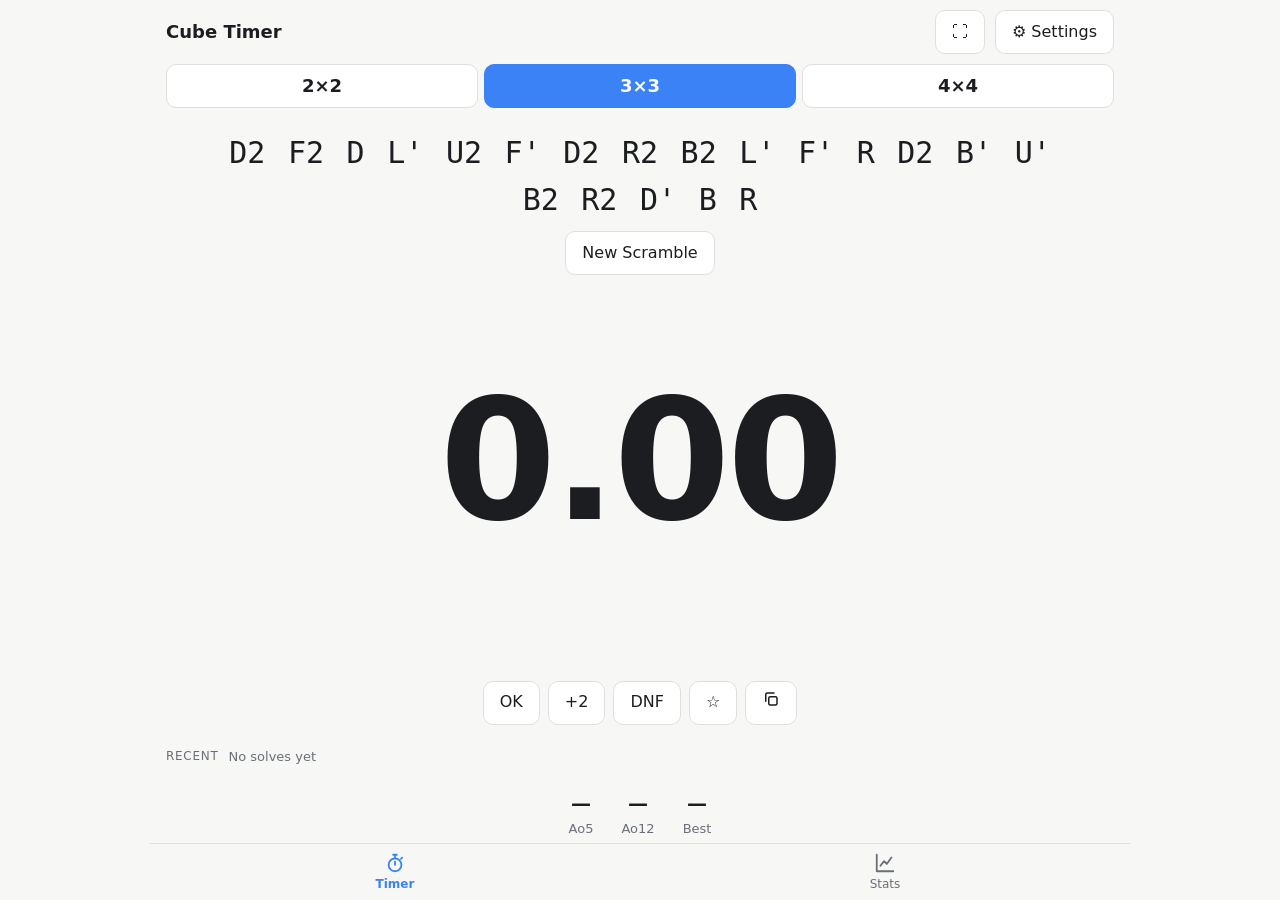
==== commit 128536bb: "Add files via upload" ====
--- a/index.html
+++ b/index.html
@@ -28,7 +28,7 @@
     <div id="tz" class="tz" role="button" aria-label="Timer: hold, release to start, press to stop">
     <div id="tm" class="tm">0.00</div><div id="sub" class="sub"></div>
   </div>
-  <div id="pbar" hidden><button data-p="">OK</button><button data-p="+2">+2</button><button data-p="DNF">DNF</button><button data-star="1" aria-label="Star this solve">☆</button></div>
+  <div id="pbar" hidden><button data-p="">OK</button><button data-p="+2">+2</button><button data-p="DNF">DNF</button><button data-star="1" aria-label="Star this solve">☆</button><button data-copy="last" aria-label="Copy this solve"><svg viewBox="0 0 24 24" width="18" height="18" fill="none" stroke="currentColor" stroke-width="2" stroke-linecap="round" stroke-linejoin="round" aria-hidden="true"><rect x="9" y="9" width="11" height="11" rx="2"/><path d="M5 15V6a2 2 0 0 1 2-2h9"/></svg></button></div>
     <div class="recent" id="recent"><span class="rl">Recent</span><div id="rc"></div></div>
     <div class="quick" id="quick"></div>
   </section>
@@ -62,6 +62,8 @@
   <label>Accent color <select id="s8"><option value="blue">Blue</option><option value="green">Green</option><option value="purple">Purple</option><option value="orange">Orange</option><option value="pink">Pink</option><option value="teal">Teal</option></select></label>
   <label>Timer color <select id="s9"><option value="default">Default</option><option value="accent">Match accent</option><option value="blue">Blue</option><option value="green">Green</option><option value="purple">Purple</option><option value="orange">Orange</option><option value="pink">Pink</option><option value="teal">Teal</option></select></label>
   <label>Touch lock after solve <select id="s10"><option value="0">Off</option><option value="1">1 s</option><option value="1.5">1.5 s</option><option value="2">2 s</option><option value="3">3 s</option></select></label>
+  <label>Battery saver mode <input type="checkbox" id="s12"></label>
+  <p class="mut" style="margin:0 0 6px;font-size:13px">Off: the screen stays on while you are on the Timer tab (so it will not dim while you read a scramble). On: it may dim when you are not mid-solve. Your phone's own battery saver can still override this.</p>
   <label>Celebrate new PBs <input type="checkbox" id="s11"></label>
   <label>Orientation <select id="s7"><option value="auto">Auto (rotate freely)</option><option value="portrait">Portrait</option><option value="landscape">Landscape</option></select></label>
   <label>Sound <input type="checkbox" id="s5"></label>
--- a/style.css
+++ b/style.css
@@ -146,3 +146,9 @@
 .nav button{display:flex;flex-direction:column;align-items:center;justify-content:center;gap:2px;font-size:12px;min-height:56px}
 .nav button *{pointer-events:none}
 @media (orientation:landscape) and (max-height:520px){.nav button{min-height:40px;flex-direction:row;gap:8px;font-size:14px}.recent{margin:2px 0}}
+
+/* ---- copy buttons ---- */
+button *{pointer-events:none}
+.cp{display:inline-flex;align-items:center;gap:6px;min-height:40px;margin-top:10px;padding:0 14px;color:var(--fg)}
+td .x[data-copy],.hlt .x[data-copy]{color:var(--mut)}
+.hlt .x[data-copy]{font-size:inherit}
